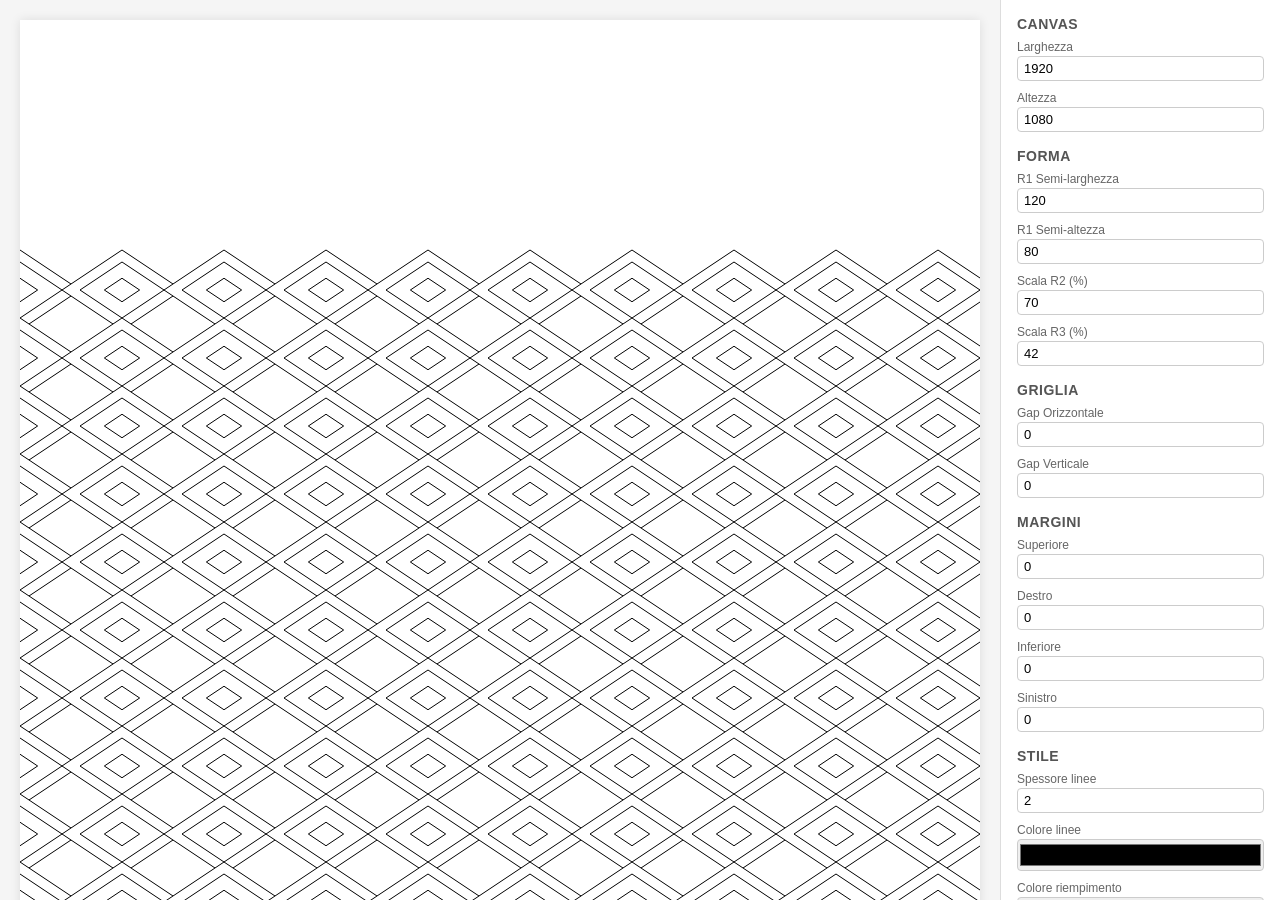
==== index.html @ 99ebd167 "feat: add vector pattern tool" ====
<!DOCTYPE html>
<html lang="it">
<head>
  <meta charset="UTF-8">
  <meta name="viewport" content="width=device-width, initial-scale=1.0">
  <title>Vector Pattern Tool</title>
  <link rel="stylesheet" href="src/style.css">
</head>
<body>
  <div id="app">
    <div id="canvas-container">
      <svg id="canvas" xmlns="http://www.w3.org/2000/svg"></svg>
    </div>
    <aside id="panel"></aside>
  </div>
  <script type="module" src="src/main.js"></script>
</body>
</html>
---- src/style.css ----
*, *::before, *::after { box-sizing: border-box; margin: 0; padding: 0; }
html, body { height: 100%; font-family: -apple-system, BlinkMacSystemFont, 'Segoe UI', Roboto, sans-serif; }
#app { display: flex; height: 100vh; }
#canvas-container { flex: 1; overflow: auto; background: #f5f5f5; display: flex; align-items: flex-start; justify-content: flex-start; padding: 20px; }
#canvas { background: #fff; box-shadow: 0 0 10px rgba(0,0,0,0.1); }
#panel { width: 280px; min-width: 280px; border-left: 1px solid #ddd; padding: 16px; overflow-y: auto; background: #fff; }
#panel h2 { font-size: 14px; font-weight: 600; margin: 16px 0 8px; text-transform: uppercase; letter-spacing: 0.5px; color: #555; }
#panel h2:first-child { margin-top: 0; }
.control { margin-bottom: 10px; }
.control label { display: block; font-size: 12px; color: #666; margin-bottom: 2px; }
.control input[type="range"] { width: 100%; }
.control input[type="number"] { width: 100%; padding: 4px 6px; border: 1px solid #ccc; border-radius: 4px; font-size: 13px; }
.control input[type="color"] { width: 100%; height: 32px; border: 1px solid #ccc; border-radius: 4px; cursor: pointer; }
.btn { display: block; width: 100%; padding: 8px; border: 1px solid #aaa; border-radius: 4px; background: #fff; cursor: pointer; font-size: 13px; margin-bottom: 6px; }
.btn:hover { background: #eee; }
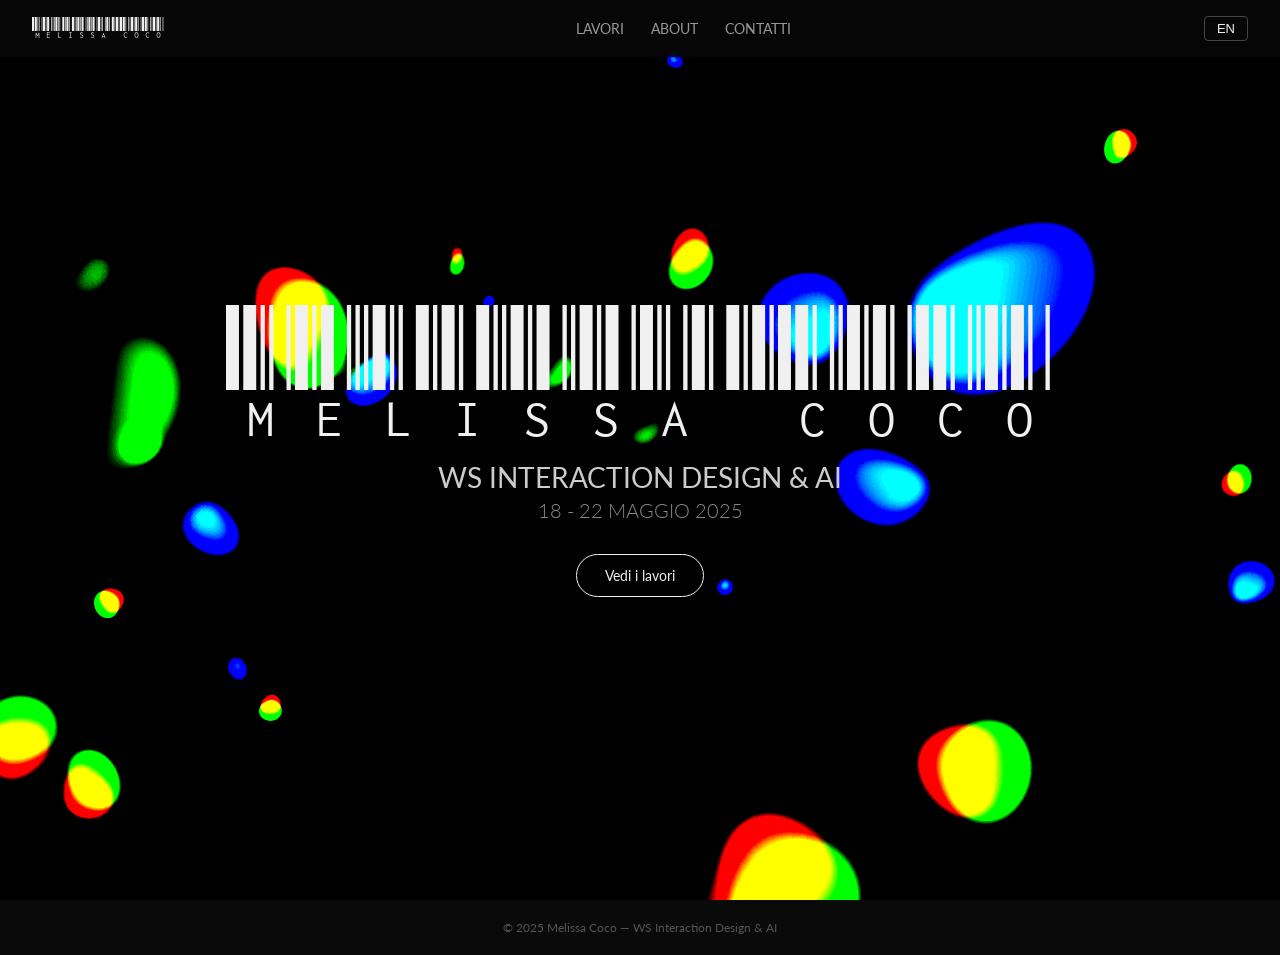
==== commit e2dbc728: "Initial commit of full portfolio site" ====
--- a/index.html
+++ b/index.html
@@ -3,16 +3,83 @@
 <head>
   <meta charset="UTF-8">
   <meta name="viewport" content="width=device-width, initial-scale=1.0">
-  <title>Vector Pattern Tool</title>
-  <link rel="stylesheet" href="src/style.css">
+  <title>Melissa — Portfolio</title>
+  <link rel="preconnect" href="https://fonts.googleapis.com">
+  <link rel="preconnect" href="https://fonts.gstatic.com" crossorigin>
+  <link href="https://fonts.googleapis.com/css2?family=Libre+Barcode+39+Extended+Text&family=Lato:wght@300;400;700&display=swap" rel="stylesheet">
+  <link rel="stylesheet" href="style.css">
 </head>
 <body>
-  <div id="app">
-    <div id="canvas-container">
-      <svg id="canvas" xmlns="http://www.w3.org/2000/svg"></svg>
+  <nav id="nav">
+    <div class="nav-inner">
+      <a href="#" class="nav-logo" data-section="hero">MELISSA COCO</a>
+      <div class="nav-links">
+        <a href="#" data-section="works" data-it="Lavori" data-en="Works">WORKS</a>
+        <a href="#" data-section="about" data-it="ABOUT" data-en="ABOUT">ABOUT</a>
+        <a href="#" data-section="contact" data-it="Contatti" data-en="Contact">CONTACT</a>
+      </div>
+      <button id="lang-toggle" data-it="EN" data-en="IT">EN</button>
     </div>
-    <aside id="panel"></aside>
+  </nav>
+
+  <div id="lava-bg">
+    <div id="lava-contrast">
+      <div class="c">
+        <div class="b"></div>
+      </div>
+    </div>
   </div>
-  <script type="module" src="src/main.js"></script>
+
+  <section id="hero" class="section active">
+    <div class="hero-overlay">
+      <h1 data-it="Melissa" data-en="Melissa">MELISSA COCO</h1>
+      <p class="hero-sub" data-it="WS INTERACTION DESIGN &amp; AI" data-en="WS INTERACTION DESIGN &amp; AI">WS INTERACTION DESIGN &amp; AI</p>
+      <p class="hero-date" data-it="18 - 22 MAGGIO 2025" data-en="18 - 22 MAGGIO 2025">18 - 22 MAGGIO 2025</p>
+      <a href="#" class="hero-cta" data-section="works" data-it="Vedi i lavori" data-en="View my work">ESPLORA</a>
+    </div>
+  </section>
+
+  <section id="works" class="section">
+    <h2 data-it="Lavori" data-en="Works">LAVORI</h2>
+    <div class="works-grid" id="works-grid"></div>
+  </section>
+
+  <section id="about" class="section">
+    <h2 data-it="ABOUT" data-en="ABOUT">ABOUT</h2>
+    <div class="about-grid">
+      <div class="about-card">
+        <h3>ABOUT MELISSA</h3>
+        <p class="about-text" data-it="Sono una designer e creative coder con una fame insaziabile di sperimentazione. Il mio lavoro si muove tra interaction design, motion graphics e generative art — con l'obbiettivo di creare esperienze visive che parlano, emozionano e, perché no, stupiscono. Ogni progetto è un'occasione per mescolare codici, colori e idee, trasformando concetti in linguaggi visivi vivi." data-en="I'm a designer and creative coder with an insatiable hunger for experimentation. My work lives at the intersection of interaction design, motion graphics, and generative art — creating visual experiences that speak, move, and surprise. Every project is a chance to blend code, color, and ideas into living visual languages.">Sono una designer e creative coder con una fame insaziabile di sperimentazione. Il mio lavoro si muove tra interaction design, motion graphics e generative art — con l'obbiettivo di creare esperienze visive che parlano, emozionano e, perché no, stupiscono. Ogni progetto è un'occasione per mescolare codici, colori e idee, trasformando concetti in linguaggi visivi vivi.</p>
+      </div>
+      <div class="about-card">
+        <h3>ABOUT ABADIR</h3>
+        <p class="about-text" data-it="ABADIR è un'accademia che non si accontenta del già visto. Qui il design si insegna come pratica viva, tra laboratorio e pensiero critico. È il luogo dove ho imparato a guardare oltre lo schermo — a interrogare la forma, la materia, il movimento. Un posto che spinge a rompere le regole, ma prima a conoscerle bene." data-en="ABADIR is an academy that refuses the ordinary. Here design is taught as a living practice — between hands-on workshops and critical thinking. It's where I learned to look beyond the screen, questioning form, material, and movement. A place that pushes you to break the rules — but first, to know them inside out.">ABADIR è un'accademia che non si accontenta del già visto. Qui il design si insegna come pratica viva, tra laboratorio e pensiero critico. È il luogo dove ho imparato a guardare oltre lo schermo — a interrogare la forma, la materia, il movimento. Un posto che spinge a rompere le regole, ma prima a conoscerle bene.</p>
+      </div>
+      <div class="about-card">
+        <h3>ABOUT WS</h3>
+        <p class="about-text" data-it="Il workshop 'Interaction Design & AI' è stato un'esplosione di creatività collettiva. Per cinque giorni abbiamo progettato, prototipato e fallito — per poi riprovare, meglio. Tra algortimi generativi, motion design e interazioni in tempo reale, ogni partecipante ha costruito qualcosa di unico. Questo portfolio è il diario di bordo di quel viaggio." data-en="The 'Interaction Design & AI' workshop was an explosion of collective creativity. For five days we designed, prototyped, failed — then tried again, better. Between generative algorithms, motion design, and real-time interactions, each participant built something unique. This portfolio is the logbook of that journey.">Il workshop 'Interaction Design & AI' è stato un'esplosione di creatività collettiva. Per cinque giorni abbiamo progettato, prototipato e fallito — per poi riprovare, meglio. Tra algortimi generativi, motion design e interazioni in tempo reale, ogni partecipante ha costruito qualcosa di unico. Questo portfolio è il diario di bordo di quel viaggio.</p>
+      </div>
+    </div>
+    <div class="about-links">
+      <a href="https://github.com/" target="_blank">GitHub</a>
+      <a href="https://instagram.com/" target="_blank">Instagram</a>
+    </div>
+  </section>
+
+  <section id="contact" class="section">
+    <h2 data-it="Contatti" data-en="Contact">Contatti</h2>
+    <div class="contact-content">
+      <a href="mailto:melissa@email.com" class="contact-email" data-it="melissa@email.com" data-en="melissa@email.com">m.coco@abadir.net</a>
+    </div>
+  </section>
+
+  <footer>
+    <p>&copy; 2025 Melissa Coco — WS Interaction Design &amp; AI</p>
+  </footer>
+
+  <script src="data.js"></script>
+  <script src="hero.js"></script>
+  <script src="app.js"></script>
+  <script src="previews.js"></script>
 </body>
 </html>
--- a/style.css
+++ b/style.css
@@ -0,0 +1,424 @@
+h1, h2, h3, h4, h5, h6, .hero-sub, .hero-date, .nav-links a, .nav-logo { text-transform: uppercase; }
+
+* { margin: 0; padding: 0; box-sizing: border-box; }
+
+html { scroll-behavior: smooth; }
+
+body {
+  font-family: 'Lato', sans-serif;
+  font-size: 1.5rem;
+  background: #0a0a0a;
+  color: #f0f0f0;
+  overflow-x: hidden;
+}
+
+#nav {
+  position: fixed;
+  top: 0; left: 0; right: 0;
+  z-index: 100;
+  padding: 16px 32px;
+  background: rgba(10,10,10,0.6);
+  backdrop-filter: blur(12px);
+  -webkit-backdrop-filter: blur(12px);
+}
+
+.nav-inner {
+  margin: 0 auto;
+  display: flex;
+  align-items: center;
+  justify-content: space-between;
+}
+
+.nav-logo {
+  font-family: 'Libre Barcode 39 Extended Text', cursive;
+  font-size: 23px;
+  color: #f0f0f0;
+  text-decoration: none;
+  line-height: 1;
+}
+
+.nav-links {
+  display: flex;
+  gap: 27px;
+}
+
+.nav-links a {
+  color: #999;
+  text-decoration: none;
+  font-size: 14px;
+  cursor: pointer;
+  position: relative;
+  transition: color 0.3s;
+}
+
+.nav-links a::after {
+  content: '';
+  position: absolute;
+  inset: -10px -16px;
+  background: linear-gradient(135deg,
+    rgba(255,0,0,0.7), rgba(0,255,0,0.7),
+    rgba(76,249,225,0.7), rgb(69,107,212,0.7),
+    rgba(255,87,51,0.7), rgba(51,255,87,0.7));
+  background-size: 300% 300%;
+  filter: blur(16px);
+  opacity: 0;
+  transition: opacity 0.5s;
+  border-radius: 50%;
+  z-index: -1;
+  pointer-events: none;
+}
+
+.nav-links a:hover {
+  color: #f0f0f0;
+}
+
+.nav-links a:hover::after {
+  opacity: 0.4;
+    animation: lavaNav 8s ease infinite;
+}
+
+@keyframes lavaNav {
+  0%   { background-position: 0% 0%; border-radius: 47% 53% 45% 55% / 67% 59% 41% 33%; }
+  25%  { background-position: 100% 0%; border-radius: 55% 45% 59% 41% / 43% 61% 39% 57%; }
+  50%  { background-position: 100% 100%; border-radius: 41% 59% 53% 47% / 57% 43% 61% 39%; }
+  75%  { background-position: 0% 100%; border-radius: 59% 41% 47% 53% / 39% 57% 43% 61%; }
+  100% { background-position: 0% 0%; border-radius: 47% 53% 45% 55% / 67% 59% 41% 33%; }
+}
+
+.nav-links a:hover,
+.nav-links a.active {
+  color: #f0f0f0;
+}
+
+#lang-toggle {
+  background: none;
+  border: 1px solid #444;
+  color: #f0f0f0;
+  padding: 4px 12px;
+  border-radius: 4px;
+  cursor: pointer;
+  font-size: 13px;
+  transition: border-color 0.2s;
+}
+
+#lang-toggle:hover {
+  border-color: #f0f0f0;
+}
+
+.section {
+  display: none;
+  min-height: 100vh;
+  padding-top: 80px;
+  position: relative;
+  z-index: 1;
+  background: #0a0a0a;
+}
+
+.section.active {
+  display: block;
+}
+
+#hero {
+  position: relative;
+  height: 100vh;
+  overflow: hidden;
+  padding-top: 0;
+  z-index: 1;
+  background: transparent;
+}
+
+#works {
+  position: relative;
+  z-index: 1;
+}
+
+/* works blur overlay removed */
+
+#lava-bg {
+  position: fixed;
+  top: 0; left: 0;
+  width: 100vw;
+  height: 100vh;
+  z-index: 0;
+  overflow: hidden;
+}
+
+#lava-contrast {
+  position: absolute;
+  top: 0; left: 0;
+  width: 100%;
+  height: 100%;
+  overflow: hidden;
+  display: flex;
+}
+
+.c {
+  position: relative;
+  overflow: hidden;
+  background: transparent;
+}
+
+.b {
+  width: 100%;
+  height: 100%;
+  position: absolute;
+  left: 0;
+  top: 0;
+  background-color: black;
+  filter: contrast(20);
+}
+
+@keyframes rotate1 {
+  from { transform: rotate(0deg); }
+  to   { transform: rotate(360deg); }
+}
+
+.hero-overlay {
+  position: relative;
+  z-index: 10;
+  height: 100%;
+  display: flex;
+  flex-direction: column;
+  align-items: center;
+  justify-content: center;
+  text-align: center;
+}
+
+.hero-overlay h1 {
+  font-family: 'Libre Barcode 39 Extended Text', cursive;
+  font-size: 9rem;
+  font-weight: 400;
+  line-height: 1;
+  position: relative;
+  z-index: 1;
+}
+
+.hero-sub {
+  font-size: clamp(18px, 3vw, 28px);
+  font-weight: 400;
+  color: #ccc;
+  margin-top: 12px;
+}
+
+.hero-date {
+  font-size: clamp(14px, 2vw, 20px);
+  font-weight: 300;
+  color: #888;
+  margin-top: 4px;
+}
+
+.hero-cta {
+  display: inline-block;
+  margin-top: 32px;
+  padding: 12px 28px;
+  border: 1px solid #f0f0f0;
+  border-radius: 24px;
+  color: #f0f0f0;
+  text-decoration: none;
+  font-size: 14px;
+  cursor: pointer;
+  position: relative;
+  transition: background 0.3s;
+}
+
+.hero-cta::before {
+  content: '';
+  position: absolute;
+  inset: -6px -6px;
+  background: linear-gradient(45deg, rgba(255,0,0,0.64), rgba(0,255,0,0.84), rgba(76,249,225,0.64), rgb(69,107,212));
+  filter: blur(16px);
+  opacity: 0;
+  transition: opacity 0.4s;
+  border-radius: 30px;
+  z-index: -1;
+  pointer-events: none;
+}
+
+.hero-cta:hover {
+  background: rgba(255,255,255,0.1);
+}
+
+.hero-cta:hover::before {
+  opacity: 0.2;
+}
+
+#works {
+  max-width: 100%;
+  margin: 0 auto;
+  padding: 100px 48px;
+  overflow: hidden;
+}
+
+h2 {
+  position: relative;
+  display: inline-block;
+  cursor: default;
+  font-size: 5rem;
+  margin-bottom: 55px;
+  margin-top: 40px;
+}
+
+h1::after {
+  content: '';
+  position: absolute;
+  inset: -10px -20px;
+  background: linear-gradient(45deg, rgba(255,0,0,0.5), rgba(0,255,0,0.5), rgba(76,249,225,0.5), rgb(69,107,212,0.5));
+  filter: blur(30px);
+  border-radius: 30px;
+  z-index: -1;
+  pointer-events: none;
+}
+
+.hero-overlay h1::after {
+  display: none;
+}
+
+h2::after {
+  content: '';
+  position: absolute;
+  inset: -10px -20px;
+  background: linear-gradient(45deg, rgba(255,0,0,0.5), rgba(0,255,0,0.5), rgba(76,249,225,0.5), rgb(69,107,212,0.5));
+  filter: blur(30px);
+  border-radius: 30px;
+  z-index: -1;
+  pointer-events: none;
+}
+
+.works-grid {
+  display: flex;
+  gap: 32px;
+  overflow-x: auto;
+  padding: 16px 48px;
+  scroll-snap-type: x mandatory;
+  -webkit-overflow-scrolling: touch;
+}
+
+.works-grid::-webkit-scrollbar {
+  height: 6px;
+}
+.works-grid::-webkit-scrollbar-thumb {
+  background: #333;
+  border-radius: 3px;
+}
+
+.works-card {
+  flex: 0 0 24vw;
+  height: 16vw;
+  scroll-snap-align: start;
+  position: relative;
+  text-decoration: none;
+  color: #f0f0f0;
+  display: flex;
+  align-items: center;
+  justify-content: center;
+  border-radius: 8px;
+  overflow: hidden;
+}
+
+.works-card-info {
+  text-align: center;
+}
+
+.works-card-info h3 {
+  font-size: 18px;
+  font-weight: 400;
+}
+
+
+#about {
+  max-width: 100%;
+  margin: 0 auto;
+  padding: 100px 48px;
+  overflow: hidden;
+}
+
+#about h2 {
+  margin-bottom: 120px;
+}
+
+.about-grid {
+  display: flex;
+  gap: 32px;
+}
+
+.about-card {
+  flex: 1;
+  min-width: 0;
+}
+
+.about-card h3 {
+  font-size: 1.2rem;
+  font-weight: 700;
+  margin-bottom: 16px;
+  color: #f0f0f0;
+}
+
+.about-text {
+  font-size: 1rem;
+  line-height: 1.7;
+  color: #bbb;
+}
+
+.about-links {
+  display: flex;
+  gap: 24px;
+  margin-top: 48px;
+}
+
+.about-links a {
+  color: #f0f0f0;
+  text-decoration: none;
+  font-size: 14px;
+  position: relative;
+}
+
+.about-links a::after {
+  content: '';
+  position: absolute;
+  inset: -6px -12px;
+  background: linear-gradient(45deg, rgba(255,0,0,0.5), rgba(0,255,0,0.5), rgba(76,249,225,0.5), rgb(69,107,212,0.5));
+  filter: blur(16px);
+  opacity: 0;
+  transition: opacity 0.4s;
+  border-radius: 12px;
+  z-index: -1;
+  pointer-events: none;
+}
+
+.about-links a:hover::after {
+  opacity: 0.4;
+}
+
+#contact {
+  max-width: 100%;
+  margin: 0 auto;
+  padding: 100px 48px;
+  overflow: hidden;
+}
+
+#contact h2 {
+  margin-bottom: 24px;
+}
+
+.contact-email {
+  display: inline-block;
+  font-size: 24px;
+  color: #f0f0f0;
+  text-decoration: none;
+  border-bottom: 1px solid #444;
+  padding-bottom: 4px;
+}
+
+.contact-email:hover {
+  border-color: #f0f0f0;
+}
+
+footer {
+  position: relative;
+  z-index: 1;
+  text-align: center;
+  padding: 20px 48px;
+  color: #555;
+  font-size: 0.75rem;
+  background: #0a0a0a;
+}
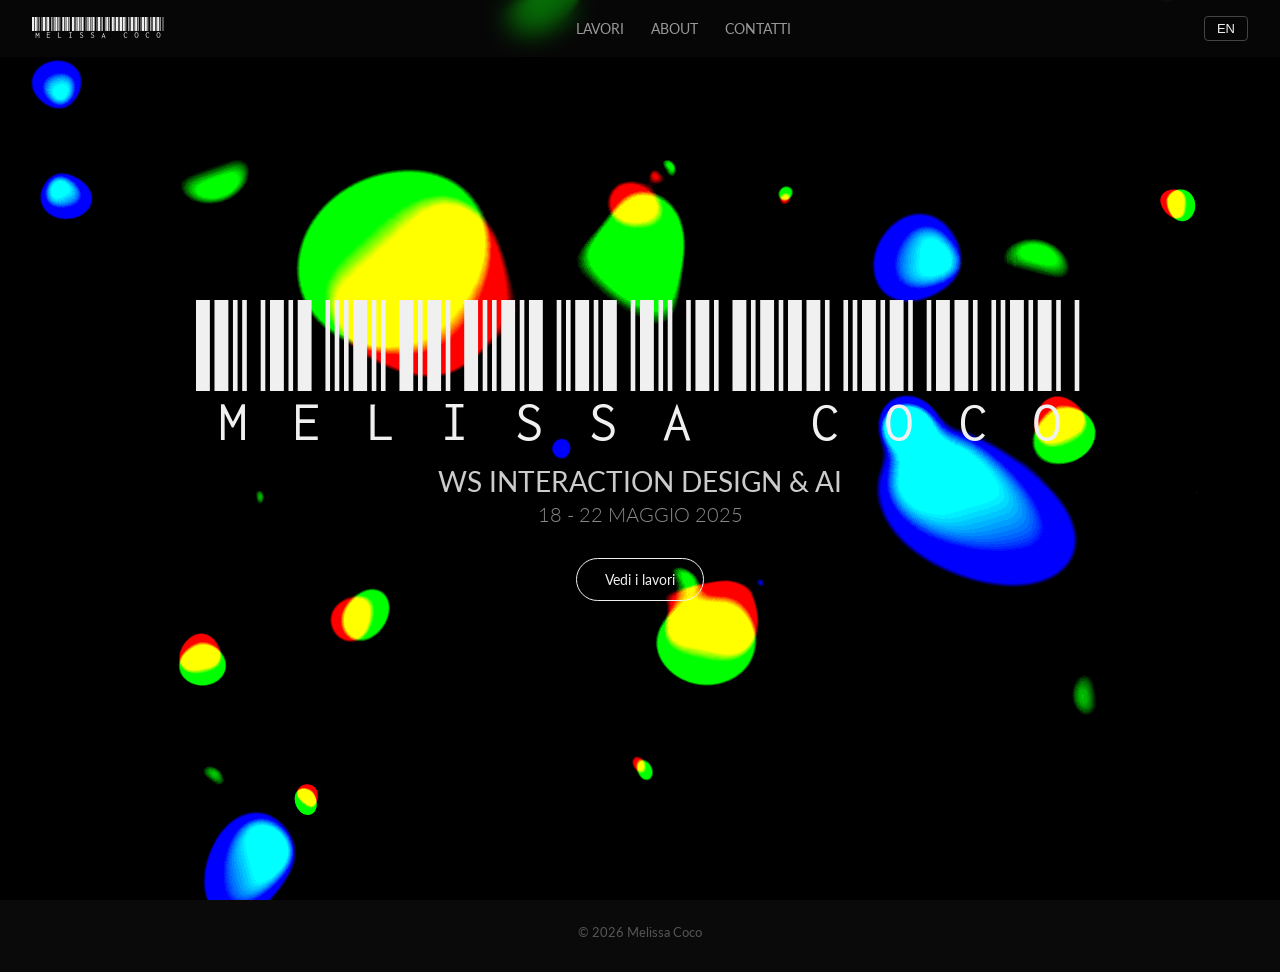
==== commit 470be1c6: "Update portfolio" ====
--- a/index.html
+++ b/index.html
@@ -53,28 +53,87 @@
       </div>
       <div class="about-card">
         <h3>ABOUT ABADIR</h3>
-        <p class="about-text" data-it="ABADIR è un'accademia che non si accontenta del già visto. Qui il design si insegna come pratica viva, tra laboratorio e pensiero critico. È il luogo dove ho imparato a guardare oltre lo schermo — a interrogare la forma, la materia, il movimento. Un posto che spinge a rompere le regole, ma prima a conoscerle bene." data-en="ABADIR is an academy that refuses the ordinary. Here design is taught as a living practice — between hands-on workshops and critical thinking. It's where I learned to look beyond the screen, questioning form, material, and movement. A place that pushes you to break the rules — but first, to know them inside out.">ABADIR è un'accademia che non si accontenta del già visto. Qui il design si insegna come pratica viva, tra laboratorio e pensiero critico. È il luogo dove ho imparato a guardare oltre lo schermo — a interrogare la forma, la materia, il movimento. Un posto che spinge a rompere le regole, ma prima a conoscerle bene.</p>
+        <p class="about-text" data-it="ABADIR è un'accademia che non si accontenta del già visto. Qui il design si insegna come pratica viva, tra laboratorio e pensiero critico. È il luogo dove ho imparato a guardare oltre lo schermo — a interrogare la forma, la materia, il movimento. Un posto che spinge a rompere le regole, ma prima a conoscerle bene. Fondata nel 1998, Abadir è un polo creativo che integra formazione, produzione artistica e ricerca. Diplomarsi qui significa uscire con un bagaglio che va oltre la tecnica: si impara a pensare il design come strumento critico, capace di leggere e trasformare la realtà." data-en="ABADIR is an academy that refuses the ordinary. Here design is taught as a living practice — between hands-on workshops and critical thinking. It's where I learned to look beyond the screen, questioning form, material, and movement. A place that pushes you to break the rules — but first, to know them inside out. Founded in 1998, Abadir is a creative hub that blends education, artistic production, and research. Graduating here means coming out with a mindset that goes beyond technique: learning to see design as a critical tool, capable of reading and transforming reality.">ABADIR è un'accademia che non si accontenta del già visto. Qui il design si insegna come pratica viva, tra laboratorio e pensiero critico. È il luogo dove ho imparato a guardare oltre lo schermo — a interrogare la forma, la materia, il movimento. Un posto che spinge a rompere le regole, ma prima a conoscerle bene. Fondata nel 1998, Abadir è un polo creativo che integra formazione, produzione artistica e ricerca. Diplomarsi qui significa uscire con un bagaglio che va oltre la tecnica: si impara a pensare il design come strumento critico, capace di leggere e trasformare la realtà.</p>
+        <a href="https://www.abadir.net/corso-triennale/?gad_source=1&gad_campaignid=23653112299&gbraid=0AAAABDEWS4SVJRG_PFLYwvqvk0MoRx12q&gclid=CjwKCAjw2rrQBhBuEiwAarLWHctO1YhPhqqGJMsEgLuSJRUViT3PMXrojasUCezHknXqhWB1w7SOxBoC4L4QAvD_BwE" target="_blank" class="about-link">abadir.net</a>
       </div>
       <div class="about-card">
-        <h3>ABOUT WS</h3>
-        <p class="about-text" data-it="Il workshop 'Interaction Design & AI' è stato un'esplosione di creatività collettiva. Per cinque giorni abbiamo progettato, prototipato e fallito — per poi riprovare, meglio. Tra algortimi generativi, motion design e interazioni in tempo reale, ogni partecipante ha costruito qualcosa di unico. Questo portfolio è il diario di bordo di quel viaggio." data-en="The 'Interaction Design & AI' workshop was an explosion of collective creativity. For five days we designed, prototyped, failed — then tried again, better. Between generative algorithms, motion design, and real-time interactions, each participant built something unique. This portfolio is the logbook of that journey.">Il workshop 'Interaction Design & AI' è stato un'esplosione di creatività collettiva. Per cinque giorni abbiamo progettato, prototipato e fallito — per poi riprovare, meglio. Tra algortimi generativi, motion design e interazioni in tempo reale, ogni partecipante ha costruito qualcosa di unico. Questo portfolio è il diario di bordo di quel viaggio.</p>
+        <h3>ABOUT WORKSHOP</h3>
+        <p class="about-text" data-it="Sito sviluppato durante il workshop &quot;No brain, No Gain&quot;, tenuto da whateverDev (Andrea Maffei &amp; Rocco Lorenzo Modugno),
+18-22 Maggio 2026, all'interno dei corsi:
+
+Interaction Design 2
+Prof. Alessia Scudieri
+
+Interaction Design 3
+Prof. Andrea Leonardi
+Prof. Marcantonio D'Antoni
+
+ABADIR
+Accademia di Design e Comunicazione Visiva
+Sant'Agata li Battiati CT
+AA 2025-26" data-en="Website developed during the &quot;No brain, No Gain&quot; workshop, led by whateverDev (Andrea Maffei &amp; Rocco Lorenzo Modugno),
+18-22 May 2026, within the courses:
+
+Interaction Design 2
+Prof. Alessia Scudieri
+
+Interaction Design 3
+Prof. Andrea Leonardi
+Prof. Marcantonio D'Antoni
+
+ABADIR
+Academy of Design and Visual Communication
+Sant'Agata li Battiati CT
+AA 2025-26">Sito sviluppato durante il workshop "No brain, No Gain", tenuto da whateverDev (Andrea Maffei & Rocco Lorenzo Modugno), 18-22 Maggio 2026, all'interno dei corsi:
+
+Interaction Design 2
+Prof. Alessia Scudieri
+
+Interaction Design 3
+Prof. Andrea Leonardi
+Prof. Marcantonio D'Antoni
+
+ABADIR
+Accademia di Design e Comunicazione Visiva
+Sant'Agata li Battiati CT
+AA 2025-26</p>
       </div>
-    </div>
-    <div class="about-links">
-      <a href="https://github.com/" target="_blank">GitHub</a>
-      <a href="https://instagram.com/" target="_blank">Instagram</a>
     </div>
   </section>
 
   <section id="contact" class="section">
     <h2 data-it="Contatti" data-en="Contact">Contatti</h2>
     <div class="contact-content">
-      <a href="mailto:melissa@email.com" class="contact-email" data-it="melissa@email.com" data-en="melissa@email.com">m.coco@abadir.net</a>
+      <p class="contact-copy" data-it="Se vuoi collaborare, parlarmi di un progetto o semplicemente fare due chiacchiere, scrivimi pure. Sono sempre aperta a idee nuove e confronti." data-en="If you want to collaborate, talk about a project, or just have a chat, feel free to reach out. I'm always open to new ideas and conversations.">Se vuoi collaborare, parlarmi di un progetto o semplicemente fare due chiacchiere, scrivimi pure. Sono sempre aperta a idee nuove e confronti.</p>
+      <div class="contact-bottom">
+        <div class="contact-links">
+          <a href="mailto:m.coco@abadir.net" class="contact-link">
+            <svg class="contact-icon" viewBox="0 0 24 24" fill="none" stroke="currentColor" stroke-width="1.5"><rect x="2" y="4" width="20" height="16" rx="2"/><path d="M22 7l-10 7L2 7"/></svg>
+            <span>m.coco@abadir.net</span>
+          </a>
+          <a href="https://github.com/melissa-coco" target="_blank" class="contact-link">
+            <svg class="contact-icon" viewBox="0 0 24 24" fill="none" stroke="currentColor" stroke-width="1.5"><path d="M12 2C6.477 2 2 6.477 2 12c0 4.42 2.865 8.167 6.839 9.49.5.09.682-.217.682-.482 0-.237-.009-.866-.013-1.7-2.782.604-3.369-1.34-3.369-1.34-.454-1.156-1.11-1.462-1.11-1.462-.908-.62.069-.608.069-.608 1.003.07 1.531 1.03 1.531 1.03.892 1.529 2.341 1.087 2.91.831.092-.646.35-1.086.636-1.336-2.22-.253-4.555-1.11-4.555-4.943 0-1.091.39-1.984 1.029-2.683-.103-.253-.446-1.27.098-2.647 0 0 .84-.269 2.75 1.025A9.578 9.578 0 0112 6.836c.85.004 1.705.115 2.504.337 1.909-1.294 2.747-1.025 2.747-1.025.546 1.377.202 2.394.1 2.647.64.699 1.028 1.592 1.028 2.683 0 3.842-2.339 4.687-4.566 4.935.359.309.678.919.678 1.852 0 1.336-.012 2.415-.012 2.743 0 .267.18.576.688.48C19.138 20.163 22 16.418 22 12c0-5.523-4.477-10-10-10z"/></svg>
+            <span>GitHub</span>
+          </a>
+          <a href="https://www.instagram.com/melissamanoncoco/" target="_blank" class="contact-link">
+            <svg class="contact-icon" viewBox="0 0 24 24" fill="none" stroke="currentColor" stroke-width="1.5"><rect x="2" y="2" width="20" height="20" rx="5"/><circle cx="12" cy="12" r="5"/><circle cx="17.5" cy="6.5" r="1.5"/></svg>
+            <span>Instagram</span>
+          </a>
+          <a href="https://it.linkedin.com/in/melissa-coco-07b051295" target="_blank" class="contact-link">
+            <svg class="contact-icon" viewBox="0 0 24 24" fill="none" stroke="currentColor" stroke-width="1.5"><path d="M16 8a6 6 0 016 6v7h-4v-7a2 2 0 00-4 0v7h-4v-7a6 6 0 016-6z"/><rect x="2" y="9" width="4" height="12"/><circle cx="4" cy="4" r="2"/></svg>
+            <span>LinkedIn</span>
+          </a>
+          <a href="https://www.behance.net/melissacoco" target="_blank" class="contact-link">
+            <svg class="contact-icon" viewBox="0 0 24 24" fill="none" stroke="currentColor" stroke-width="1.5"><path d="M22 7h-7V5h7v2zM16 12a4 4 0 00-4 4h8a4 4 0 00-4-4z"/><path d="M2 7h6a3 3 0 010 6H2v-6z"/><path d="M2 17h8a3 3 0 003-3"/></svg>
+            <span>Behance</span>
+          </a>
+        </div>
+      </div>
     </div>
   </section>
 
-  <footer>
-    <p>&copy; 2025 Melissa Coco — WS Interaction Design &amp; AI</p>
+  <footer id="footer">
+    <p>© 2026 Melissa Coco</p>
   </footer>
 
   <script src="data.js"></script>
--- a/style.css
+++ b/style.css
@@ -130,9 +130,16 @@
 #works {
   position: relative;
   z-index: 1;
-}
-
-/* works blur overlay removed */
+  background: transparent;
+}
+
+#works::before {
+  content: '';
+  position: absolute;
+  inset: 0;
+  background: rgba(10,10,10,0.85);
+  z-index: -1;
+}
 
 #lava-bg {
   position: fixed;
@@ -186,7 +193,7 @@
 
 .hero-overlay h1 {
   font-family: 'Libre Barcode 39 Extended Text', cursive;
-  font-size: 9rem;
+  font-size: clamp(5rem, 12vw, 14rem);
   font-weight: 400;
   line-height: 1;
   position: relative;
@@ -245,16 +252,19 @@
 #works {
   max-width: 100%;
   margin: 0 auto;
-  padding: 100px 48px;
-  overflow: hidden;
+  padding: 100px 0 100px 48px;
+  overflow: hidden;
+  background: transparent;
 }
 
 h2 {
   position: relative;
   display: inline-block;
   cursor: default;
-  font-size: 5rem;
-  margin-bottom: 55px;
+  font-family: 'Libre Barcode 39 Extended Text', cursive;
+  font-size: 7rem;
+  font-weight: 400;
+  margin-bottom: 100px;
   margin-top: 40px;
 }
 
@@ -273,50 +283,136 @@
   display: none;
 }
 
-h2::after {
-  content: '';
-  position: absolute;
-  inset: -10px -20px;
-  background: linear-gradient(45deg, rgba(255,0,0,0.5), rgba(0,255,0,0.5), rgba(76,249,225,0.5), rgb(69,107,212,0.5));
-  filter: blur(30px);
-  border-radius: 30px;
-  z-index: -1;
-  pointer-events: none;
-}
+
 
 .works-grid {
-  display: flex;
-  gap: 32px;
-  overflow-x: auto;
-  padding: 16px 48px;
-  scroll-snap-type: x mandatory;
-  -webkit-overflow-scrolling: touch;
-}
-
-.works-grid::-webkit-scrollbar {
-  height: 6px;
-}
-.works-grid::-webkit-scrollbar-thumb {
-  background: #333;
-  border-radius: 3px;
+  display: grid;
+  grid-template-columns: 2fr 1fr 1fr;
+  gap: 24px;
+  padding: 16px 48px 16px 0;
 }
 
 .works-card {
-  flex: 0 0 24vw;
-  height: 16vw;
-  scroll-snap-align: start;
   position: relative;
   text-decoration: none;
   color: #f0f0f0;
   display: flex;
   align-items: center;
   justify-content: center;
-  border-radius: 8px;
-  overflow: hidden;
+  border-radius: 12px;
+  overflow: hidden;
+  border: 1px solid rgba(255,255,255,0.1);
+  min-height: 140px;
+}
+
+.works-card:nth-child(1) {
+  grid-row: 1 / 3;
+  min-height: 300px;
+}
+
+.works-card:nth-child(2) {
+  grid-column: 2 / 4;
+}
+
+.works-card:nth-child(5) {
+  grid-column: 1 / 4;
+}
+
+.works-card::before,
+.works-card::after {
+  content: '';
+  position: absolute;
+  inset: 0;
+  z-index: 3;
+  pointer-events: none;
+  mix-blend-mode: screen;
+  opacity: 0;
+}
+
+.works-card::before {
+  background: rgba(255,0,0,0.4);
+  animation: glitchRed 4s infinite;
+}
+
+.works-card::after {
+  background: rgba(0,200,255,0.4);
+  animation: glitchCyan 4s infinite 0.02s;
+}
+
+.works-card:nth-child(2)::before { animation-duration: 3.5s; }
+.works-card:nth-child(2)::after { animation-duration: 3.5s; }
+.works-card:nth-child(3)::before { animation-duration: 4.5s; }
+.works-card:nth-child(3)::after { animation-duration: 4.5s; }
+.works-card:nth-child(4)::before { animation-duration: 3s; }
+.works-card:nth-child(4)::after { animation-duration: 3s; }
+.works-card:nth-child(5)::before { animation-duration: 5s; }
+.works-card:nth-child(5)::after { animation-duration: 5s; }
+
+@keyframes glitchRed {
+  0%, 88%, 100% { opacity: 0; transform: translate(0); }
+  89% { opacity: 1; transform: translate(-4px, 1px); }
+  91% { opacity: 1; transform: translate(3px, -1px); }
+  93% { opacity: 1; transform: translate(-2px, 0); }
+  95% { opacity: 1; transform: translate(0); }
+}
+
+@keyframes glitchCyan {
+  0%, 88%, 100% { opacity: 0; transform: translate(0); }
+  89% { opacity: 1; transform: translate(4px, -1px); }
+  91% { opacity: 1; transform: translate(-3px, 1px); }
+  93% { opacity: 1; transform: translate(2px, 0); }
+  95% { opacity: 1; transform: translate(0); }
+}
+
+.works-card {
+  animation: glitchCard 4s infinite;
+}
+
+.works-card:nth-child(2) { animation-duration: 4.5s; }
+.works-card:nth-child(3) { animation-duration: 3.5s; }
+.works-card:nth-child(4) { animation-duration: 5s; }
+.works-card:nth-child(5) { animation-duration: 4.5s; }
+
+@keyframes glitchCard {
+  0%, 88%, 100% { transform: translate(0) skew(0); }
+  89% { transform: translate(-3px, 0) skew(0.3deg); }
+  91% { transform: translate(2px, 0) skew(-0.2deg); }
+  93% { transform: translate(-1px, 0) skew(0); }
+  95% { transform: translate(0) skew(0); }
 }
 
 .works-card-info {
+  animation: glitchText 4s infinite;
+}
+
+.works-card:nth-child(2) .works-card-info { animation-duration: 4.5s; }
+.works-card:nth-child(3) .works-card-info { animation-duration: 3.5s; }
+.works-card:nth-child(4) .works-card-info { animation-duration: 5s; }
+.works-card:nth-child(5) .works-card-info { animation-duration: 4.5s; }
+
+@keyframes glitchText {
+  0%, 89%, 100% { transform: translate(0); opacity: 1; }
+  91% { transform: translate(1px, 0); opacity: 1; }
+  93% { transform: translate(-1px, 0); opacity: 0.95; }
+  95% { transform: translate(0); opacity: 1; }
+}
+
+.works-card-glass {
+  position: absolute;
+  inset: 0;
+  z-index: 1;
+  background: rgba(255,255,255,0.08);
+  backdrop-filter: blur(12px);
+  -webkit-backdrop-filter: blur(12px);
+  pointer-events: none;
+}
+
+.works-card-info {
+  position: relative;
+  z-index: 2;
   text-align: center;
+  padding: 8px 16px;
+  text-shadow: 0 2px 12px rgba(0,0,0,0.8);
 }
 
 .works-card-info h3 {
@@ -330,6 +426,17 @@
   margin: 0 auto;
   padding: 100px 48px;
   overflow: hidden;
+  position: relative;
+  z-index: 1;
+  background: transparent;
+}
+
+#about::before {
+  content: '';
+  position: absolute;
+  inset: 0;
+  background: rgba(10,10,10,0.85);
+  z-index: -1;
 }
 
 #about h2 {
@@ -357,22 +464,19 @@
   font-size: 1rem;
   line-height: 1.7;
   color: #bbb;
-}
-
-.about-links {
-  display: flex;
-  gap: 24px;
-  margin-top: 48px;
-}
-
-.about-links a {
+  white-space: pre-line;
+}
+
+.about-link {
+  display: inline-block;
+  margin-top: 16px;
   color: #f0f0f0;
   text-decoration: none;
   font-size: 14px;
   position: relative;
 }
 
-.about-links a::after {
+.about-link::after {
   content: '';
   position: absolute;
   inset: -6px -12px;
@@ -385,6 +489,36 @@
   pointer-events: none;
 }
 
+.about-link:hover::after {
+  opacity: 0.4;
+}
+
+.about-links {
+  display: flex;
+  gap: 24px;
+  margin-top: 48px;
+}
+
+.about-links a {
+  color: #f0f0f0;
+  text-decoration: none;
+  font-size: 14px;
+  position: relative;
+}
+
+.about-links a::after {
+  content: '';
+  position: absolute;
+  inset: -6px -12px;
+  background: linear-gradient(45deg, rgba(255,0,0,0.5), rgba(0,255,0,0.5), rgba(76,249,225,0.5), rgb(69,107,212,0.5));
+  filter: blur(16px);
+  opacity: 0;
+  transition: opacity 0.4s;
+  border-radius: 12px;
+  z-index: -1;
+  pointer-events: none;
+}
+
 .about-links a:hover::after {
   opacity: 0.4;
 }
@@ -394,31 +528,85 @@
   margin: 0 auto;
   padding: 100px 48px;
   overflow: hidden;
+  position: relative;
+  z-index: 1;
+  background: transparent;
+}
+
+#contact::before {
+  content: '';
+  position: absolute;
+  inset: 0;
+  background: rgba(10,10,10,0.85);
+  z-index: -1;
 }
 
 #contact h2 {
   margin-bottom: 24px;
 }
 
-.contact-email {
-  display: inline-block;
-  font-size: 24px;
+.contact-content {
+  display: flex;
+  flex-direction: column;
+}
+
+.contact-copy {
+  flex: 1;
+  font-size: 1.2rem;
+  line-height: 1.8;
+  color: #ccc;
+  max-width: 600px;
+  margin: 0;
+  text-align: left;
+  padding: 80px 0 60px;
+}
+
+.contact-bottom {
+  padding-bottom: 40px;
+}
+
+.contact-links {
+  display: flex;
+  flex-direction: column;
+  gap: 12px;
+  max-width: 320px;
+}
+
+.contact-link {
+  display: flex;
+  align-items: center;
+  gap: 12px;
+  padding: 16px 20px;
   color: #f0f0f0;
   text-decoration: none;
-  border-bottom: 1px solid #444;
-  padding-bottom: 4px;
-}
-
-.contact-email:hover {
-  border-color: #f0f0f0;
-}
-
-footer {
+  font-size: 14px;
+  position: relative;
+  border: 1px solid rgba(255,255,255,0.1);
+  border-radius: 12px;
+  background: rgba(255,255,255,0.04);
+  backdrop-filter: blur(8px);
+  -webkit-backdrop-filter: blur(8px);
+  transition: border-color 0.3s, background 0.3s, transform 0.3s;
+}
+
+.contact-link:hover {
+  border-color: rgba(255,255,255,0.25);
+  background: rgba(255,255,255,0.1);
+  transform: translateY(-2px);
+}
+
+.contact-icon {
+  width: 20px;
+  height: 20px;
+  flex-shrink: 0;
+}
+
+#footer {
   position: relative;
   z-index: 1;
   text-align: center;
-  padding: 20px 48px;
+  padding: 24px 48px 32px;
+  font-size: 13px;
   color: #555;
-  font-size: 0.75rem;
-  background: #0a0a0a;
-}
+}
+
